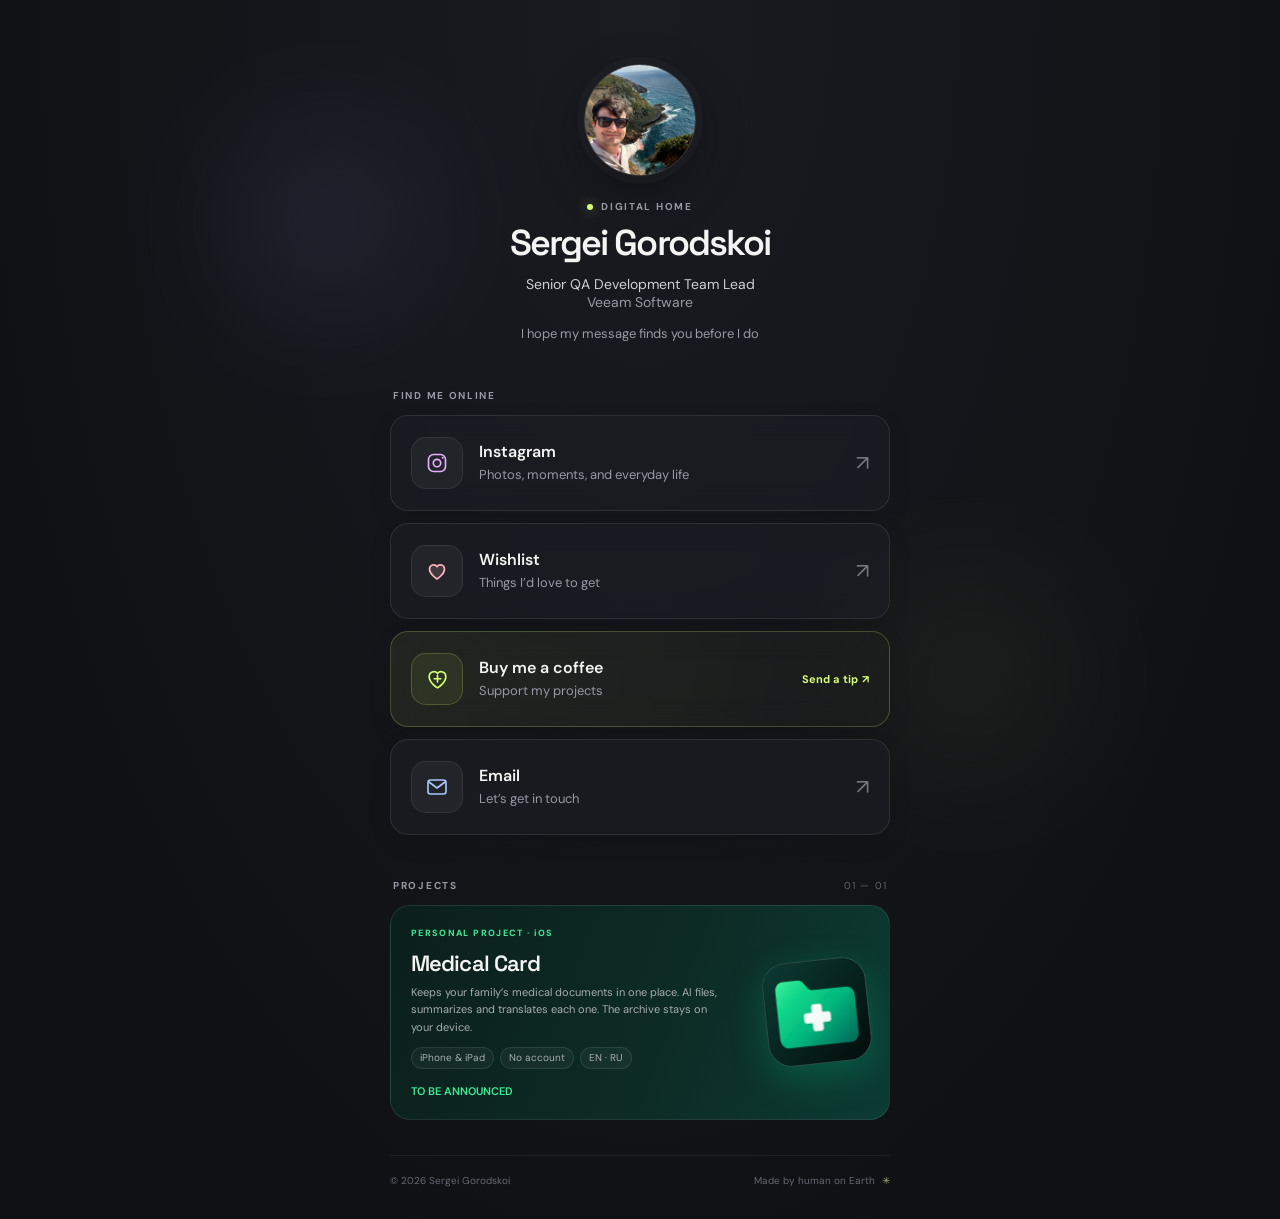
==== index.html @ 912cc82e "feat: Move the donate card above the email card Co-Authored-By: Claude Sonnet 5.5 <noreply@anthropic" ====
<!doctype html>
<html lang="en">
<head>
  <!-- Google tag (gtag.js) -->
  <script async src="https://www.googletagmanager.com/gtag/js?id=G-CYL6CJFS6B"></script>
  <script>
    window.dataLayer = window.dataLayer || [];
    function gtag(){dataLayer.push(arguments);}
    gtag('js', new Date());
    gtag('config', 'G-CYL6CJFS6B');
  </script>
  <meta charset="utf-8">
  <meta name="viewport" content="width=device-width, initial-scale=1">
  <meta name="theme-color" content="#101114">
  <meta name="description" content="Links and projects by Sergei Gorodskoi.">
  <title>Sergei Gorodskoi</title>
  <link rel="preconnect" href="https://fonts.googleapis.com">
  <link rel="preconnect" href="https://fonts.gstatic.com" crossorigin>
  <link href="https://fonts.googleapis.com/css2?family=DM+Sans:wght@400;500;600;700&family=Space+Grotesk:wght@400;500;600;700&display=swap" rel="stylesheet">
  <link rel="stylesheet" href="style.css">
</head>
<body>
  <main class="page-shell">
    <div class="ambient ambient-one" aria-hidden="true"></div>
    <div class="ambient ambient-two" aria-hidden="true"></div>

    <section class="profile" aria-labelledby="profile-name">
      <img class="avatar" src="assets/avatar.jpeg" alt="Sergei Gorodskoi">
      <p class="eyebrow"><span class="status-dot"></span> DIGITAL HOME</p>
      <h1 id="profile-name">Sergei Gorodskoi</h1>
      <p class="role">Senior QA Development Team Lead
        <br /><span class="company">Veeam Software</span>
      </p>
      <p class="bio">I hope my message finds you before I do</p>
<!--      <a class="linkedin-link" href="https://www.linkedin.com/in/your-profile/" target="_blank" rel="noopener noreferrer">-->
<!--        <svg viewBox="0 0 24 24" aria-hidden="true"><path d="M5.2 3.5a2.1 2.1 0 1 1 0 4.2 2.1 2.1 0 0 1 0-4.2ZM3.4 9h3.6v11.5H3.4V9Zm5.8 0h3.4v1.6h.1a3.8 3.8 0 0 1 3.4-1.9c3.6 0 4.3 2.4 4.3 5.5v6.3h-3.6v-5.6c0-1.3 0-3-1.9-3s-2.2 1.4-2.2 2.9v5.7H9.2V9Z"/></svg>-->
<!--        Connect on LinkedIn <span class="external-arrow" aria-hidden="true">↗</span>-->
<!--      </a>-->
    </section>

    <section class="links-section" aria-label="Personal links">
      <p class="section-label">FIND ME ONLINE</p>
      <a class="link-card" href="https://www.instagram.com/sklad_nano_gusey/" target="_blank" rel="noopener noreferrer">
        <span class="link-icon icon-instagram" aria-hidden="true"><svg viewBox="0 0 24 24"><rect x="3.5" y="3.5" width="17" height="17" rx="5"/><circle cx="12" cy="12" r="3.7"/><circle class="solid-dot" cx="17.7" cy="6.7" r="1"/></svg></span>
        <span class="link-copy"><strong>Instagram</strong><small>Photos, moments, and everyday life</small></span>
        <span class="card-arrow" aria-hidden="true">↗</span>
      </a>
      <a class="link-card" href="https://wishlist.com/ls/zwJ6qJ" target="_blank" rel="noopener noreferrer">
        <span class="link-icon icon-wish" aria-hidden="true"><svg viewBox="0 0 24 24"><path d="M12 20s-7.5-4.6-7.5-10.1A4.1 4.1 0 0 1 12 7.7a4.1 4.1 0 0 1 7.5 2.2C19.5 15.4 12 20 12 20Z"/></svg></span>
        <span class="link-copy"><strong>Wishlist</strong><small>Things I’d love to get</small></span>
        <span class="card-arrow" aria-hidden="true">↗</span>
      </a>
      <a class="donate-card link-card" href="https://revolut.me/gsa" target="_blank" rel="noopener noreferrer">
        <span class="donate-icon" aria-hidden="true"><svg viewBox="0 0 24 24"><path d="M12 21s-8-4.8-8-11a4.5 4.5 0 0 1 8-2.8A4.5 4.5 0 0 1 20 10c0 6.2-8 11-8 11Z"/><path d="M8.8 12.2h6.4M12 9v6.3"/></svg></span>
        <span class="donate-copy"><strong>Buy me a coffee</strong><small>Support my projects</small></span>
        <span class="donate-action">Send a tip <span aria-hidden="true">↗</span></span>
      </a>
      <a class="link-card" href="mailto:s.gorodskoy@gmail.com">
        <span class="link-icon icon-email" aria-hidden="true"><svg viewBox="0 0 24 24"><rect x="3" y="5" width="18" height="14" rx="2.5"/><path d="m4 7 8 6 8-6"/></svg></span>
        <span class="link-copy"><strong>Email</strong><small>Let’s get in touch</small></span>
        <span class="card-arrow" aria-hidden="true">↗</span>
      </a>
    </section>

    <section class="projects-section" aria-label="Projects">
      <div class="section-heading">
        <p class="section-label">PROJECTS</p>
        <span class="section-count">01 — 01</span>
      </div>
      <a class="project-banner project-primary disabled" href="" target="_blank" rel="noopener noreferrer">
        <div class="project-content">
          <span class="project-kicker">PERSONAL PROJECT · iOS</span>
          <strong>Medical Card</strong>
          <span class="project-description">Keeps your family’s medical documents in one place. AI files, summarizes and translates each one. The archive stays on your device.</span>
          <ul class="project-tags">
            <li>iPhone &amp; iPad</li>
            <li>No account</li>
            <li>EN · RU</li>
          </ul>
<!--          <span class="project-cta">Explore project <span aria-hidden="true">↗</span></span>-->
          <span class="project-cta">TO BE ANNOUNCED</span>
        </div>
        <span class="project-art art-one" aria-hidden="true">
          <img class="project-icon" src="assets/medical-card-icon.svg" alt="" aria-hidden="true">
        </span>
      </a>
    </section>

    <footer class="footer">
      <span>© <span id="year">2026</span> Sergei Gorodskoi</span>
      <span>Made by human on Earth <span class="footer-mark" aria-hidden="true">✳</span></span>
    </footer>
  </main>
  <script>
    document.getElementById('year').textContent = new Date().getFullYear();
  </script>
</body>
</html>
---- style.css ----
:root {
  color-scheme: dark;
  --bg: #101114;
  --surface: rgba(28, 29, 35, 0.78);
  --surface-hover: rgba(37, 39, 47, 0.95);
  --text: #f4f4f2;
  --muted: #9799a4;
  --line: rgba(255, 255, 255, 0.09);
  --accent: #d5ff75;
  --radius: 18px;
}

* { box-sizing: border-box; }
html {
  min-width: 320px;
  max-width: 100%;
  overflow-x: hidden;
  background: var(--bg);
  scroll-behavior: smooth;
}
body {
  margin: 0;
  min-height: 100vh;
  max-width: 100%;
  overflow-x: hidden;
  color: var(--text);
  background:
    radial-gradient(ellipse at 50% 0%, rgba(77, 80, 105, .16), transparent 43rem),
    var(--bg);
  font-family: "DM Sans", -apple-system, BlinkMacSystemFont, "Segoe UI", sans-serif;
  -webkit-font-smoothing: antialiased;
}
a { color: inherit; text-decoration: none; }
a:focus-visible { outline: 2px solid var(--accent); outline-offset: 4px; }

.disabled {
  pointer-events: none;
  cursor: not-allowed;
}

.page-shell {
  position: relative;
  isolation: isolate;
  width: min(100% - 32px, 500px);
  margin: 0 auto;
  padding: 64px 0 32px;
}
.ambient { position: absolute; z-index: -1; pointer-events: none; filter: blur(70px); opacity: .18; border-radius: 50%; }
.ambient-one { width: 180px; height: 180px; background: #6471ad; top: 130px; left: -155px; }
.ambient-two { width: 190px; height: 190px; background: #829b47; top: 580px; right: -175px; opacity: .10; }

.profile { display: flex; align-items: center; flex-direction: column; text-align: center; }
.avatar {
  display: block;
  width: 112px;
  height: 112px;
  border-radius: 50%;
  object-fit: cover;
  border: 1px solid rgba(255,255,255,.18);
  box-shadow: 0 0 0 7px rgba(255,255,255,.025), 0 16px 48px rgba(0,0,0,.35);
  margin-bottom: 24px;
}
.eyebrow, .section-label, .project-kicker {
  margin: 0;
  color: var(--muted);
  font-size: 10px;
  font-weight: 700;
  letter-spacing: .17em;
}
.eyebrow { display: flex; align-items: center; gap: 8px; margin-bottom: 10px; }
.status-dot { width: 6px; height: 6px; border-radius: 50%; background: var(--accent); box-shadow: 0 0 12px rgba(213,255,117,.5); }
h1 {
  margin: 0;
  font-family: "Space Grotesk", sans-serif;
  font-size: clamp(29px, 7vw, 36px);
  font-weight: 600;
  letter-spacing: -.055em;
  line-height: 1.15;
}
.role { margin: 11px 0 0; color: #d0d0d4; font-size: 14px; }
.role > span:first-child { color: #666873; padding: 0 3px; }
.company { color: var(--muted); }
.bio { max-width: 310px; margin: 12px 0 0; color: var(--muted); font-size: 13px; line-height: 1.65; }
.linkedin-link {
  display: inline-flex; align-items: center; gap: 8px;
  color: #e5e6e9; font-size: 12px; font-weight: 600;
  transition: color .2s ease;
}
.linkedin-link:hover { color: var(--accent); }
.linkedin-link svg { width: 15px; height: 15px; fill: currentColor; }
.external-arrow { margin-left: 1px; color: var(--muted); }

.links-section, .projects-section, .support-section { margin-top: 44px; }
.section-label { font-size: 10px; }
.links-section > .section-label { margin: 0 0 13px 3px; }
.link-card {
  display: flex; align-items: center; gap: 16px;
  min-height: 96px; padding: 18px 20px;
  margin-top: 12px;
  border: 1px solid var(--line);
  border-radius: var(--radius);
  background: var(--surface);
  box-shadow: 0 8px 24px rgba(0,0,0,.09);
  backdrop-filter: blur(14px);
  transition: background .2s ease, transform .2s ease, border-color .2s ease;
}
.link-card:hover { background: var(--surface-hover); border-color: rgba(255,255,255,.17); transform: translateY(-2px); }
.link-icon {
  display: grid; place-items: center; flex: 0 0 52px; height: 52px;
  border: 1px solid rgba(255,255,255,.08); border-radius: 15px;
  background: rgba(255,255,255,.045); color: #e8e9ec;
}
.link-icon svg { width: 24px; height: 24px; fill: none; stroke: currentColor; stroke-width: 1.65; stroke-linecap: round; stroke-linejoin: round; }
.link-icon.icon-wish { color: #ffb7bf; }
.link-icon.icon-wish svg { fill: rgba(255,183,191,.14); }
.link-icon.icon-instagram { color: #e7b0ff; }
.link-icon.icon-email { color: #a7c7ff; }
.link-icon .solid-dot { fill: currentColor; stroke: none; }
.link-copy, .donate-copy { display: flex; flex-direction: column; min-width: 0; gap: 4px; }
.link-copy strong, .donate-copy strong { font-size: 16px; font-weight: 600; }
.link-copy small, .donate-copy small { color: var(--muted); font-size: 13px; line-height: 1.4; }
.card-arrow { margin-left: auto; color: #777a84; font-size: 21px; transition: color .2s ease, transform .2s ease; }
.link-card:hover .card-arrow { color: var(--accent); transform: translate(2px, -2px); }

.section-heading { display: flex; justify-content: space-between; align-items: center; margin: 0 3px 13px; }
.section-count { color: #62646e; font-size: 10px; letter-spacing: .12em; font-variant-numeric: tabular-nums; }
.project-banner {
  position: relative; isolation: isolate; overflow: hidden;
  display: flex; align-items: stretch; min-height: 176px;
  padding: 21px 20px; margin-top: 10px;
  border: 1px solid var(--line); border-radius: 20px;
  background: #1b2022;
  transition: transform .2s ease, border-color .2s ease;
}
.project-banner:hover { transform: translateY(-3px); border-color: rgba(255,255,255,.2); }
.project-primary { background: linear-gradient(110deg, #0b1f1b 0%, #0d2b25 55%, #0b3b33 100%); }
.project-secondary { background: linear-gradient(110deg, #24212e 0%, #22202b 55%, #38304c 100%); }
.project-content { position: relative; z-index: 2; display: flex; align-items: flex-start; flex-direction: column; max-width: min(68%, calc(100% - 116px)); }
.project-kicker { color: #3aed98; font-size: 9px; letter-spacing: .15em; }
.project-secondary .project-kicker { color: #c1addd; }
.project-content > strong { margin-top: 10px; font-family: "Space Grotesk", sans-serif; font-size: 22px; font-weight: 600; letter-spacing: -.04em; }
.project-description { margin-top: 7px; color: #a7adae; font-size: 11px; line-height: 1.6; }
.project-tags { display: flex; flex-wrap: wrap; gap: 6px; max-width: 100%; margin: 10px 0 0; padding: 0; list-style: none; }
.project-tags li { padding: 3px 8px; color: #a7adae; font-size: 10px; line-height: 1.4; white-space: nowrap; border: 1px solid var(--line); border-radius: 999px; background: rgba(255,255,255,.04); }
.project-cta { display: inline-flex; gap: 7px; align-items: center; margin-top: auto; padding-top: 15px; color: #3aed98; font-size: 11px; font-weight: 600; }
.project-secondary .project-cta { color: #d3b7ff; }
.project-art { position: absolute; inset: 0 0 0 auto; width: 46%; overflow: hidden; z-index: 1; }
.art-one { display: flex; align-items: center; justify-content: flex-end; padding-right: 20px; overflow: visible; }
.project-icon { width: 104px; height: 104px; flex: none; border: 1px solid rgba(255,255,255,.12); border-radius: 23%; box-shadow: 0 12px 36px rgba(0,185,131,.28); transform: rotate(-6deg); }
.art-two .grid-shape { position: absolute; width: 122px; height: 122px; right: -7px; top: 30px; transform: rotate(22deg); border: 1px solid rgba(213,183,255,.38); background: repeating-linear-gradient(0deg, transparent 0 15px, rgba(213,183,255,.13) 16px), repeating-linear-gradient(90deg, transparent 0 15px, rgba(213,183,255,.13) 16px); mask-image: linear-gradient(135deg, transparent 0%, #000 24%, #000 72%, transparent 100%); }
.spark { position: absolute; right: 61px; top: 36px; color: #d3b7ff; font-size: 51px; font-weight: 400; text-shadow: 0 0 28px rgba(211,183,255,.35); }

.support-section { margin-top: 27px; }
.donate-card {
  display: flex; align-items: center; gap: 16px; padding: 18px 20px;
  border: 1px solid rgba(213,255,117,.22); border-radius: var(--radius);
  background: linear-gradient(100deg, rgba(213,255,117,.075), rgba(213,255,117,.018));
  transition: background .2s ease, border-color .2s ease;
}
.donate-card:hover { background: rgba(213,255,117,.09); border-color: rgba(213,255,117,.4); }
.donate-icon { display: grid; place-items: center; width: 52px; height: 52px; flex: 0 0 52px; color: var(--accent); border: 1px solid rgba(213,255,117,.2); border-radius: 15px; background: rgba(213,255,117,.07); }
.donate-icon svg { width: 25px; height: 25px; fill: none; stroke: currentColor; stroke-width: 1.6; stroke-linecap: round; stroke-linejoin: round; }
.donate-action { display: inline-flex; align-items: center; gap: 4px; margin-left: auto; padding-left: 8px; color: var(--accent); font-size: 11px; font-weight: 700; white-space: nowrap; }

.footer { display: flex; align-items: center; justify-content: space-between; gap: 12px; margin-top: 35px; padding-top: 18px; border-top: 1px solid rgba(255,255,255,.06); color: #656773; font-size: 10px; }
.footer-mark { margin-left: 4px; color: #a4b47b; }

@media (max-width: 420px) {
  .page-shell { width: min(100% - 28px, 500px); padding-top: 42px; }
  .avatar { width: 100px; height: 100px; }
  .link-card { min-height: 88px; padding: 16px; }
  .link-copy strong, .donate-copy strong { font-size: 15px; }
  .link-copy small, .donate-copy small { font-size: 12.5px; }
  .project-banner { min-height: 165px; padding: 19px 16px; }
  .project-content { max-width: min(74%, calc(100% - 100px)); }
  .project-content > strong { font-size: 20px; }
  .project-art { width: 42%; }
  .art-one { padding-right: 16px; }
  .project-icon { width: 88px; height: 88px; }
  .footer { font-size: 9px; }
  .donate-card { padding: 16px; }
  .donate-action { font-size: 10px; }
}

@media (prefers-reduced-motion: reduce) {
  *, *::before, *::after { scroll-behavior: auto !important; transition-duration: .01ms !important; animation-duration: .01ms !important; }
}
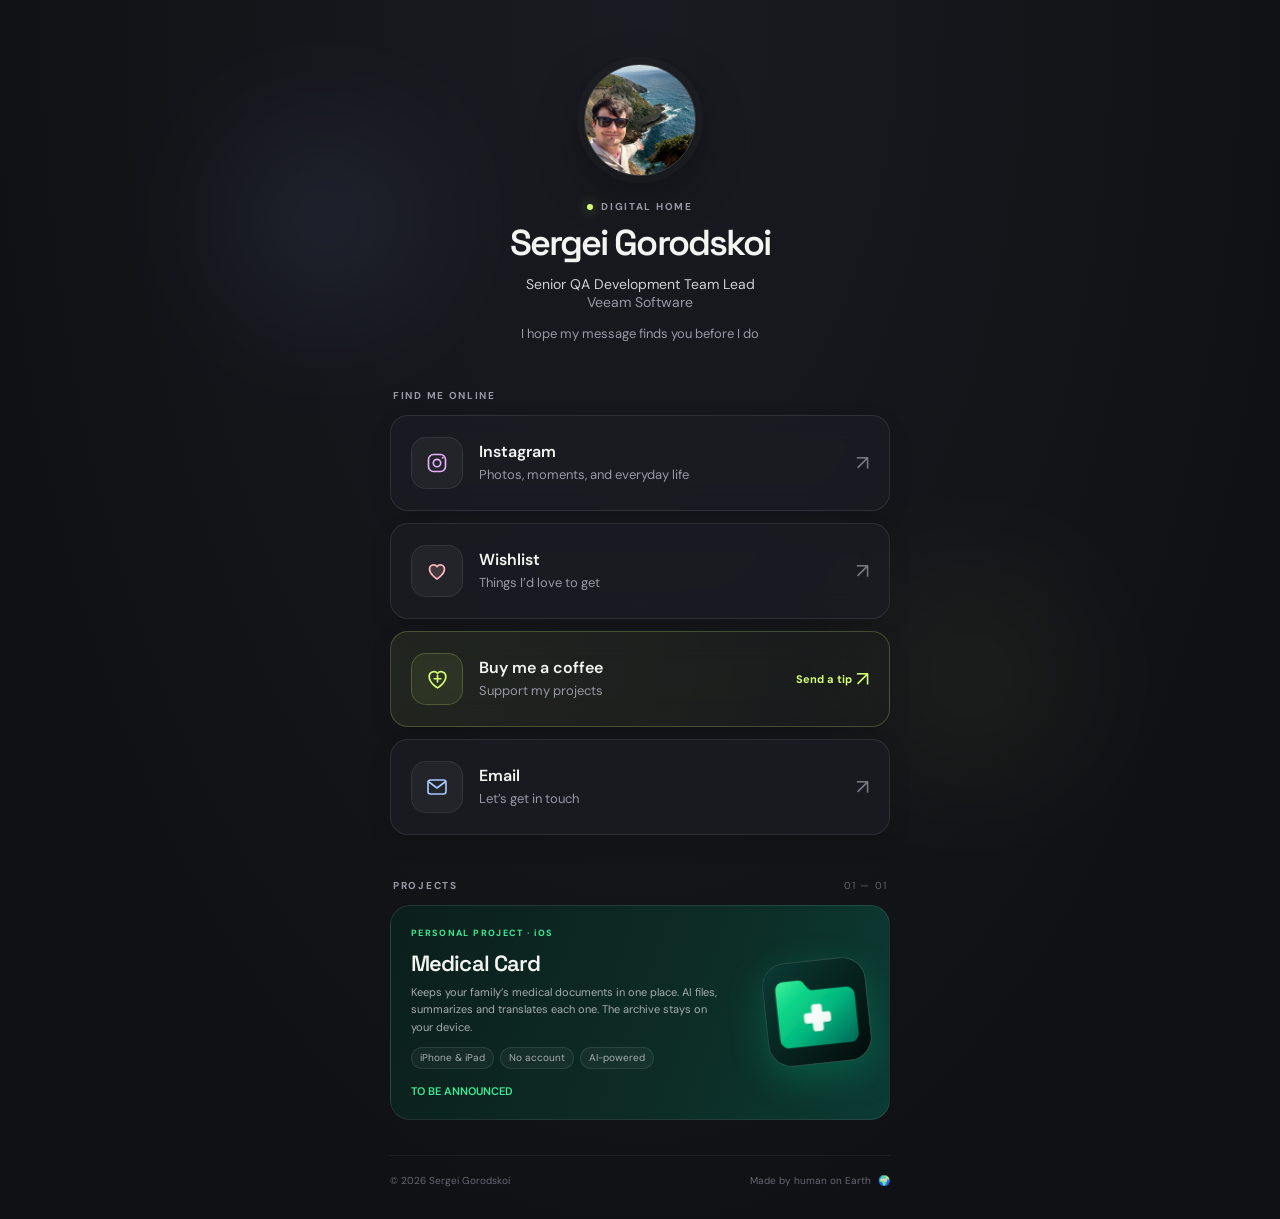
==== commit 878cb77a: "feat: Polish donate arrow, footer mark and app tags Match the Send a tip arrow size to the other car" ====
--- a/index.html
+++ b/index.html
@@ -75,7 +75,7 @@
           <ul class="project-tags">
             <li>iPhone &amp; iPad</li>
             <li>No account</li>
-            <li>EN · RU</li>
+            <li>AI-powered</li>
           </ul>
 <!--          <span class="project-cta">Explore project <span aria-hidden="true">↗</span></span>-->
           <span class="project-cta">TO BE ANNOUNCED</span>
@@ -88,7 +88,7 @@
 
     <footer class="footer">
       <span>© <span id="year">2026</span> Sergei Gorodskoi</span>
-      <span>Made by human on Earth <span class="footer-mark" aria-hidden="true">✳</span></span>
+      <span>Made by human on Earth <span class="footer-mark" aria-hidden="true">🌍</span></span>
     </footer>
   </main>
   <script>
--- a/style.css
+++ b/style.css
@@ -161,9 +161,10 @@
 .donate-icon { display: grid; place-items: center; width: 52px; height: 52px; flex: 0 0 52px; color: var(--accent); border: 1px solid rgba(213,255,117,.2); border-radius: 15px; background: rgba(213,255,117,.07); }
 .donate-icon svg { width: 25px; height: 25px; fill: none; stroke: currentColor; stroke-width: 1.6; stroke-linecap: round; stroke-linejoin: round; }
 .donate-action { display: inline-flex; align-items: center; gap: 4px; margin-left: auto; padding-left: 8px; color: var(--accent); font-size: 11px; font-weight: 700; white-space: nowrap; }
+.donate-action > span { font-size: 21px; font-weight: 400; }
 
 .footer { display: flex; align-items: center; justify-content: space-between; gap: 12px; margin-top: 35px; padding-top: 18px; border-top: 1px solid rgba(255,255,255,.06); color: #656773; font-size: 10px; }
-.footer-mark { margin-left: 4px; color: #a4b47b; }
+.footer-mark { margin-left: 4px; }
 
 @media (max-width: 420px) {
   .page-shell { width: min(100% - 28px, 500px); padding-top: 42px; }
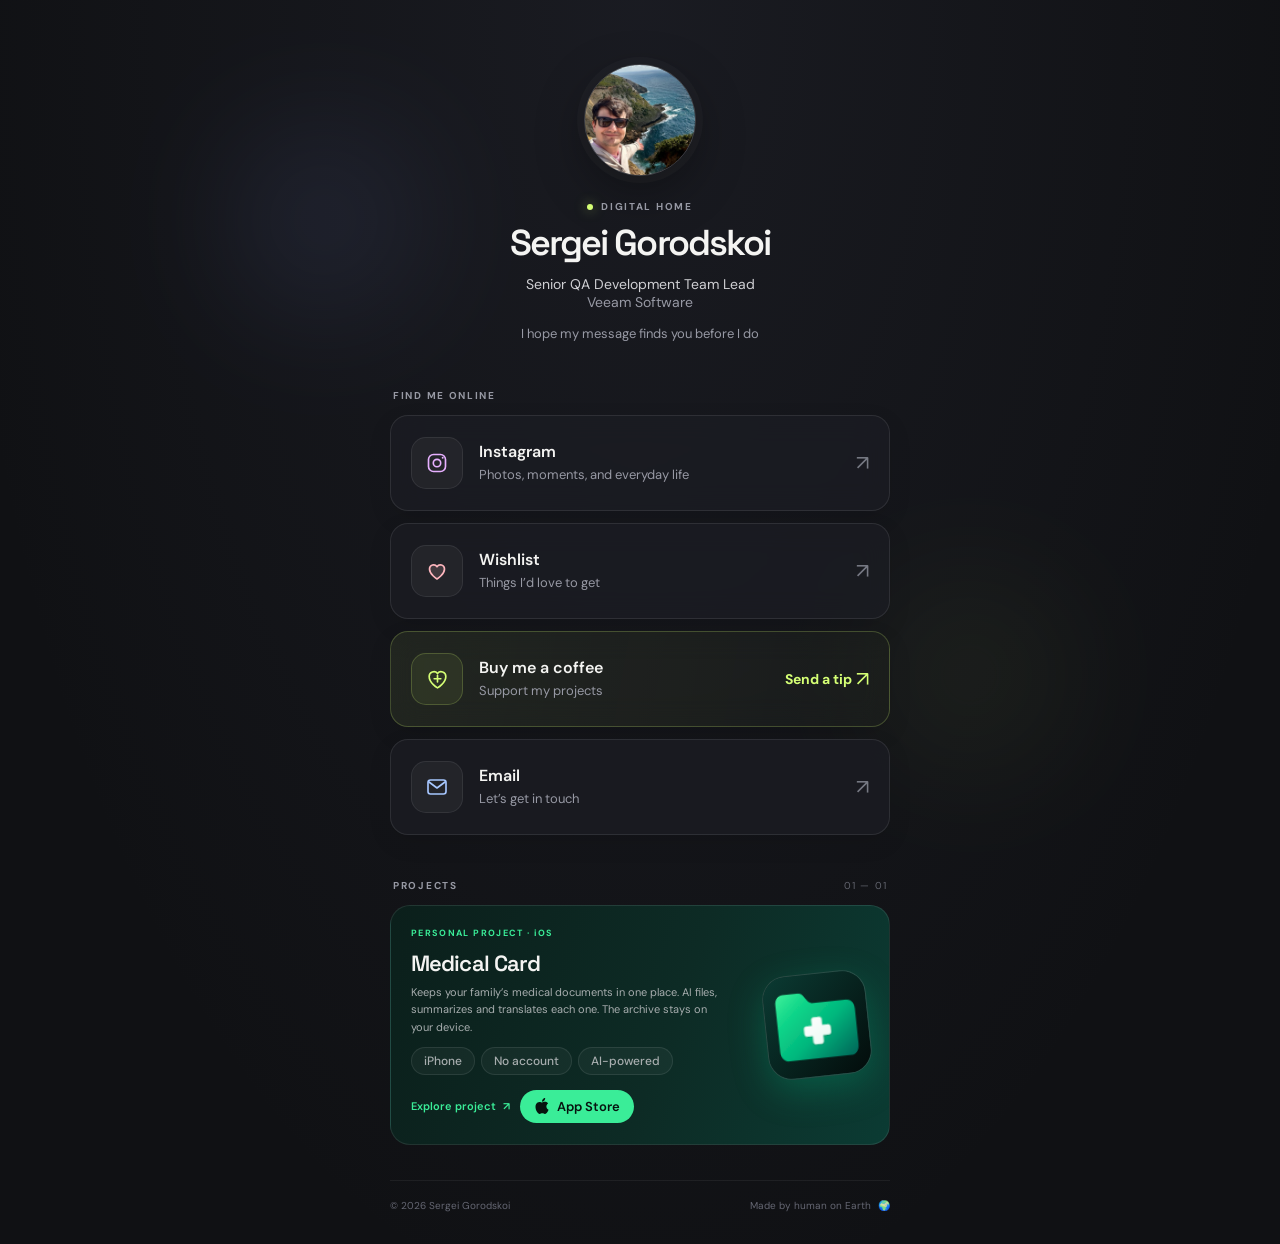
==== commit f86a5d0d: "feat: Add Medical Card landing page Add medical-card/ with an App Store style product page: header w" ====
--- a/index.html
+++ b/index.html
@@ -67,23 +67,29 @@
         <p class="section-label">PROJECTS</p>
         <span class="section-count">01 — 01</span>
       </div>
-      <a class="project-banner project-primary disabled" href="" target="_blank" rel="noopener noreferrer">
+      <div class="project-banner project-primary">
         <div class="project-content">
           <span class="project-kicker">PERSONAL PROJECT · iOS</span>
           <strong>Medical Card</strong>
           <span class="project-description">Keeps your family’s medical documents in one place. AI files, summarizes and translates each one. The archive stays on your device.</span>
           <ul class="project-tags">
-            <li>iPhone &amp; iPad</li>
+            <li>iPhone</li>
             <li>No account</li>
             <li>AI-powered</li>
           </ul>
-<!--          <span class="project-cta">Explore project <span aria-hidden="true">↗</span></span>-->
-          <span class="project-cta">TO BE ANNOUNCED</span>
+          <div class="project-actions">
+            <a class="project-cta project-link" href="medical-card/" aria-label="Explore project: Medical Card">Explore project <span aria-hidden="true">↗</span></a>
+            <!-- TODO: Replace href="#" with the App Store URL when the app is live. -->
+            <a class="appstore-button appstore-compact" href="#" data-appstore aria-label="Medical Card on the App Store">
+              <svg viewBox="0 0 24 24" fill="currentColor" aria-hidden="true" focusable="false"><path d="M12.152 6.896c-.948 0-2.415-1.078-3.96-1.04-2.04.027-3.91 1.183-4.961 3.014-2.117 3.675-.546 9.103 1.519 12.09 1.013 1.454 2.208 3.09 3.792 3.039 1.52-.065 2.09-.987 3.935-.987 1.831 0 2.35.987 3.96.948 1.637-.026 2.676-1.48 3.676-2.948 1.156-1.688 1.636-3.325 1.662-3.415-.039-.013-3.182-1.221-3.22-4.857-.026-3.04 2.48-4.494 2.597-4.559-1.429-2.09-3.623-2.324-4.39-2.376-2-.156-3.675 1.09-4.61 1.09zM15.53 3.83c.843-1.012 1.4-2.427 1.245-3.83-1.207.052-2.662.805-3.532 1.818-.78.896-1.454 2.338-1.273 3.714 1.338.104 2.715-.688 3.559-1.701z"/></svg>
+              App Store
+            </a>
+          </div>
         </div>
         <span class="project-art art-one" aria-hidden="true">
           <img class="project-icon" src="assets/medical-card-icon.svg" alt="" aria-hidden="true">
         </span>
-      </a>
+      </div>
     </section>
 
     <footer class="footer">
--- a/style.css
+++ b/style.css
@@ -8,6 +8,13 @@
   --line: rgba(255, 255, 255, 0.09);
   --accent: #d5ff75;
   --radius: 18px;
+  --text-soft: #d0d0d4;
+  --body: #a7adae;
+  --faint: #62646e;
+  --line-strong: rgba(255, 255, 255, 0.2);
+  --green: #3aed98;
+  --green-hover: #7bf6b9;
+  --on-green: #07130f;
 }
 
 * { box-sizing: border-box; }
@@ -32,11 +39,6 @@
 }
 a { color: inherit; text-decoration: none; }
 a:focus-visible { outline: 2px solid var(--accent); outline-offset: 4px; }
-
-.disabled {
-  pointer-events: none;
-  cursor: not-allowed;
-}
 
 .page-shell {
   position: relative;
@@ -135,20 +137,30 @@
 .project-banner:hover { transform: translateY(-3px); border-color: rgba(255,255,255,.2); }
 .project-primary { background: linear-gradient(110deg, #0b1f1b 0%, #0d2b25 55%, #0b3b33 100%); }
 .project-secondary { background: linear-gradient(110deg, #24212e 0%, #22202b 55%, #38304c 100%); }
-.project-content { position: relative; z-index: 2; display: flex; align-items: flex-start; flex-direction: column; max-width: min(68%, calc(100% - 116px)); }
+.project-content { display: flex; align-items: flex-start; flex-direction: column; max-width: min(68%, calc(100% - 116px)); }
 .project-kicker { color: #3aed98; font-size: 9px; letter-spacing: .15em; }
 .project-secondary .project-kicker { color: #c1addd; }
 .project-content > strong { margin-top: 10px; font-family: "Space Grotesk", sans-serif; font-size: 22px; font-weight: 600; letter-spacing: -.04em; }
 .project-description { margin-top: 7px; color: #a7adae; font-size: 11px; line-height: 1.6; }
 .project-tags { display: flex; flex-wrap: wrap; gap: 6px; max-width: 100%; margin: 10px 0 0; padding: 0; list-style: none; }
-.project-tags li { padding: 3px 8px; color: #a7adae; font-size: 10px; line-height: 1.4; white-space: nowrap; border: 1px solid var(--line); border-radius: 999px; background: rgba(255,255,255,.04); }
-.project-cta { display: inline-flex; gap: 7px; align-items: center; margin-top: auto; padding-top: 15px; color: #3aed98; font-size: 11px; font-weight: 600; }
+.project-tags li { padding: 5px 12px; color: #a7adae; font-size: 12px; font-weight: 500; line-height: 16px; white-space: nowrap; border: 1px solid var(--line); border-radius: 999px; background: rgba(255,255,255,.04); }
+.project-actions { display: flex; flex-wrap: wrap; align-items: center; gap: 8px 10px; margin-top: auto; padding-top: 15px; }
+.project-cta { display: inline-flex; gap: 7px; align-items: center; color: #3aed98; font-size: 11px; font-weight: 600; }
+.project-link::after { content: ""; position: absolute; inset: 0; z-index: 2; border-radius: 19px; }
+.project-link:focus-visible { outline: none; }
+.project-link:focus-visible::after { outline: 2px solid var(--accent); outline-offset: -2px; }
+.project-banner .appstore-button { position: relative; z-index: 3; }
 .project-secondary .project-cta { color: #d3b7ff; }
-.project-art { position: absolute; inset: 0 0 0 auto; width: 46%; overflow: hidden; z-index: 1; }
+.project-art { position: absolute; inset: 0 0 0 auto; width: 46%; overflow: hidden; z-index: -1; pointer-events: none; }
 .art-one { display: flex; align-items: center; justify-content: flex-end; padding-right: 20px; overflow: visible; }
 .project-icon { width: 104px; height: 104px; flex: none; border: 1px solid rgba(255,255,255,.12); border-radius: 23%; box-shadow: 0 12px 36px rgba(0,185,131,.28); transform: rotate(-6deg); }
 .art-two .grid-shape { position: absolute; width: 122px; height: 122px; right: -7px; top: 30px; transform: rotate(22deg); border: 1px solid rgba(213,183,255,.38); background: repeating-linear-gradient(0deg, transparent 0 15px, rgba(213,183,255,.13) 16px), repeating-linear-gradient(90deg, transparent 0 15px, rgba(213,183,255,.13) 16px); mask-image: linear-gradient(135deg, transparent 0%, #000 24%, #000 72%, transparent 100%); }
 .spark { position: absolute; right: 61px; top: 36px; color: #d3b7ff; font-size: 51px; font-weight: 400; text-shadow: 0 0 28px rgba(211,183,255,.35); }
+
+.appstore-button { display: inline-flex; align-items: center; justify-content: center; color: var(--on-green); background: var(--green); transition: background .2s ease; }
+.appstore-button:hover { background: var(--green-hover); }
+.appstore-compact { gap: 7px; padding: 8px 14px; border-radius: 999px; font-size: 13px; font-weight: 600; line-height: 17px; }
+.appstore-compact svg { width: 16px; height: 16px; }
 
 .support-section { margin-top: 27px; }
 .donate-card {
@@ -160,7 +172,7 @@
 .donate-card:hover { background: rgba(213,255,117,.09); border-color: rgba(213,255,117,.4); }
 .donate-icon { display: grid; place-items: center; width: 52px; height: 52px; flex: 0 0 52px; color: var(--accent); border: 1px solid rgba(213,255,117,.2); border-radius: 15px; background: rgba(213,255,117,.07); }
 .donate-icon svg { width: 25px; height: 25px; fill: none; stroke: currentColor; stroke-width: 1.6; stroke-linecap: round; stroke-linejoin: round; }
-.donate-action { display: inline-flex; align-items: center; gap: 4px; margin-left: auto; padding-left: 8px; color: var(--accent); font-size: 11px; font-weight: 700; white-space: nowrap; }
+.donate-action { display: inline-flex; align-items: center; gap: 4px; margin-left: auto; padding-left: 8px; color: var(--accent); font-size: 14px; font-weight: 700; white-space: nowrap; }
 .donate-action > span { font-size: 21px; font-weight: 400; }
 
 .footer { display: flex; align-items: center; justify-content: space-between; gap: 12px; margin-top: 35px; padding-top: 18px; border-top: 1px solid rgba(255,255,255,.06); color: #656773; font-size: 10px; }
@@ -180,7 +192,7 @@
   .project-icon { width: 88px; height: 88px; }
   .footer { font-size: 9px; }
   .donate-card { padding: 16px; }
-  .donate-action { font-size: 10px; }
+  .donate-action { font-size: 13px; }
 }
 
 @media (prefers-reduced-motion: reduce) {
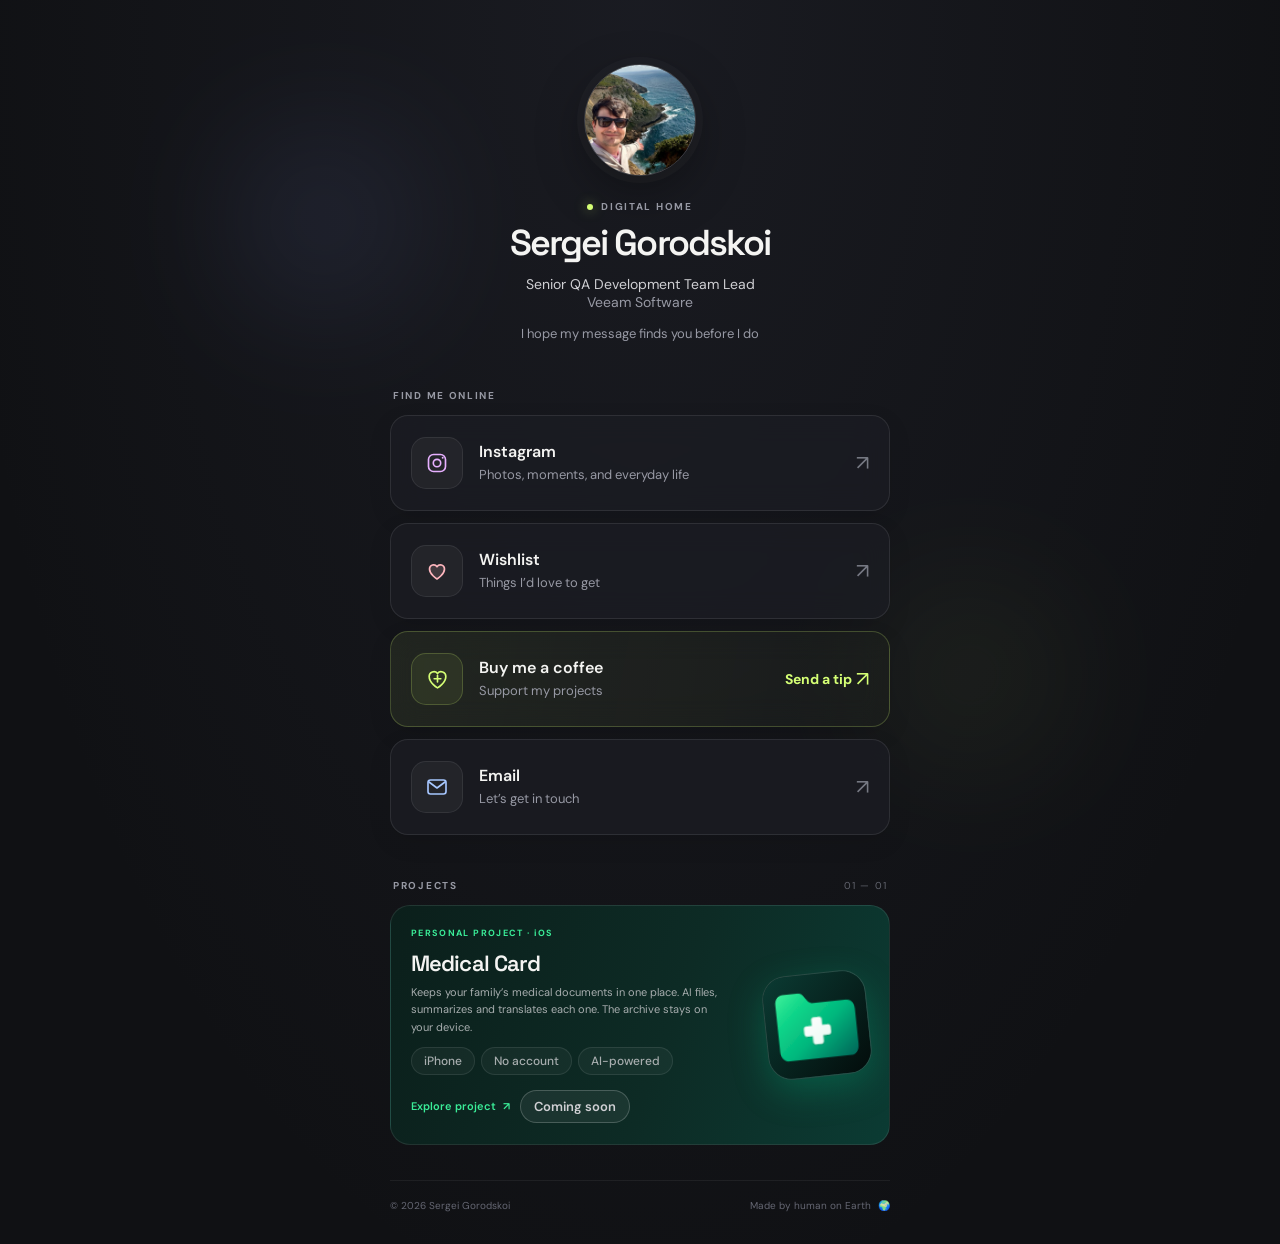
==== commit a9089c66: "feat: Replace the App Store buttons with Coming soon labels The app is not in the App Store yet. Rep" ====
--- a/index.html
+++ b/index.html
@@ -79,11 +79,8 @@
           </ul>
           <div class="project-actions">
             <a class="project-cta project-link" href="medical-card/" aria-label="Explore project: Medical Card">Explore project <span aria-hidden="true">↗</span></a>
-            <!-- TODO: Replace href="#" with the App Store URL when the app is live. -->
-            <a class="appstore-button appstore-compact" href="#" data-appstore aria-label="Medical Card on the App Store">
-              <svg viewBox="0 0 24 24" fill="currentColor" aria-hidden="true" focusable="false"><path d="M12.152 6.896c-.948 0-2.415-1.078-3.96-1.04-2.04.027-3.91 1.183-4.961 3.014-2.117 3.675-.546 9.103 1.519 12.09 1.013 1.454 2.208 3.09 3.792 3.039 1.52-.065 2.09-.987 3.935-.987 1.831 0 2.35.987 3.96.948 1.637-.026 2.676-1.48 3.676-2.948 1.156-1.688 1.636-3.325 1.662-3.415-.039-.013-3.182-1.221-3.22-4.857-.026-3.04 2.48-4.494 2.597-4.559-1.429-2.09-3.623-2.324-4.39-2.376-2-.156-3.675 1.09-4.61 1.09zM15.53 3.83c.843-1.012 1.4-2.427 1.245-3.83-1.207.052-2.662.805-3.532 1.818-.78.896-1.454 2.338-1.273 3.714 1.338.104 2.715-.688 3.559-1.701z"/></svg>
-              App Store
-            </a>
+            <!-- TODO: Replace this placeholder with the App Store badge link when the app is live. -->
+            <span class="appstore-button appstore-compact" data-appstore>Coming soon</span>
           </div>
         </div>
         <span class="project-art art-one" aria-hidden="true">
--- a/style.css
+++ b/style.css
@@ -13,8 +13,6 @@
   --faint: #62646e;
   --line-strong: rgba(255, 255, 255, 0.2);
   --green: #3aed98;
-  --green-hover: #7bf6b9;
-  --on-green: #07130f;
 }
 
 * { box-sizing: border-box; }
@@ -149,7 +147,7 @@
 .project-link::after { content: ""; position: absolute; inset: 0; z-index: 2; border-radius: 19px; }
 .project-link:focus-visible { outline: none; }
 .project-link:focus-visible::after { outline: 2px solid var(--accent); outline-offset: -2px; }
-.project-banner .appstore-button { position: relative; z-index: 3; }
+.project-banner .appstore-button { pointer-events: none; }
 .project-secondary .project-cta { color: #d3b7ff; }
 .project-art { position: absolute; inset: 0 0 0 auto; width: 46%; overflow: hidden; z-index: -1; pointer-events: none; }
 .art-one { display: flex; align-items: center; justify-content: flex-end; padding-right: 20px; overflow: visible; }
@@ -157,10 +155,8 @@
 .art-two .grid-shape { position: absolute; width: 122px; height: 122px; right: -7px; top: 30px; transform: rotate(22deg); border: 1px solid rgba(213,183,255,.38); background: repeating-linear-gradient(0deg, transparent 0 15px, rgba(213,183,255,.13) 16px), repeating-linear-gradient(90deg, transparent 0 15px, rgba(213,183,255,.13) 16px); mask-image: linear-gradient(135deg, transparent 0%, #000 24%, #000 72%, transparent 100%); }
 .spark { position: absolute; right: 61px; top: 36px; color: #d3b7ff; font-size: 51px; font-weight: 400; text-shadow: 0 0 28px rgba(211,183,255,.35); }
 
-.appstore-button { display: inline-flex; align-items: center; justify-content: center; color: var(--on-green); background: var(--green); transition: background .2s ease; }
-.appstore-button:hover { background: var(--green-hover); }
-.appstore-compact { gap: 7px; padding: 8px 14px; border-radius: 999px; font-size: 13px; font-weight: 600; line-height: 17px; }
-.appstore-compact svg { width: 16px; height: 16px; }
+.appstore-button { display: inline-flex; align-items: center; justify-content: center; color: var(--text-soft); background: rgba(255,255,255,.06); border: 1px solid var(--line-strong); white-space: nowrap; cursor: default; user-select: none; }
+.appstore-compact { padding: 7px 13px; border-radius: 999px; font-size: 13px; font-weight: 600; line-height: 17px; }
 
 .support-section { margin-top: 27px; }
 .donate-card {
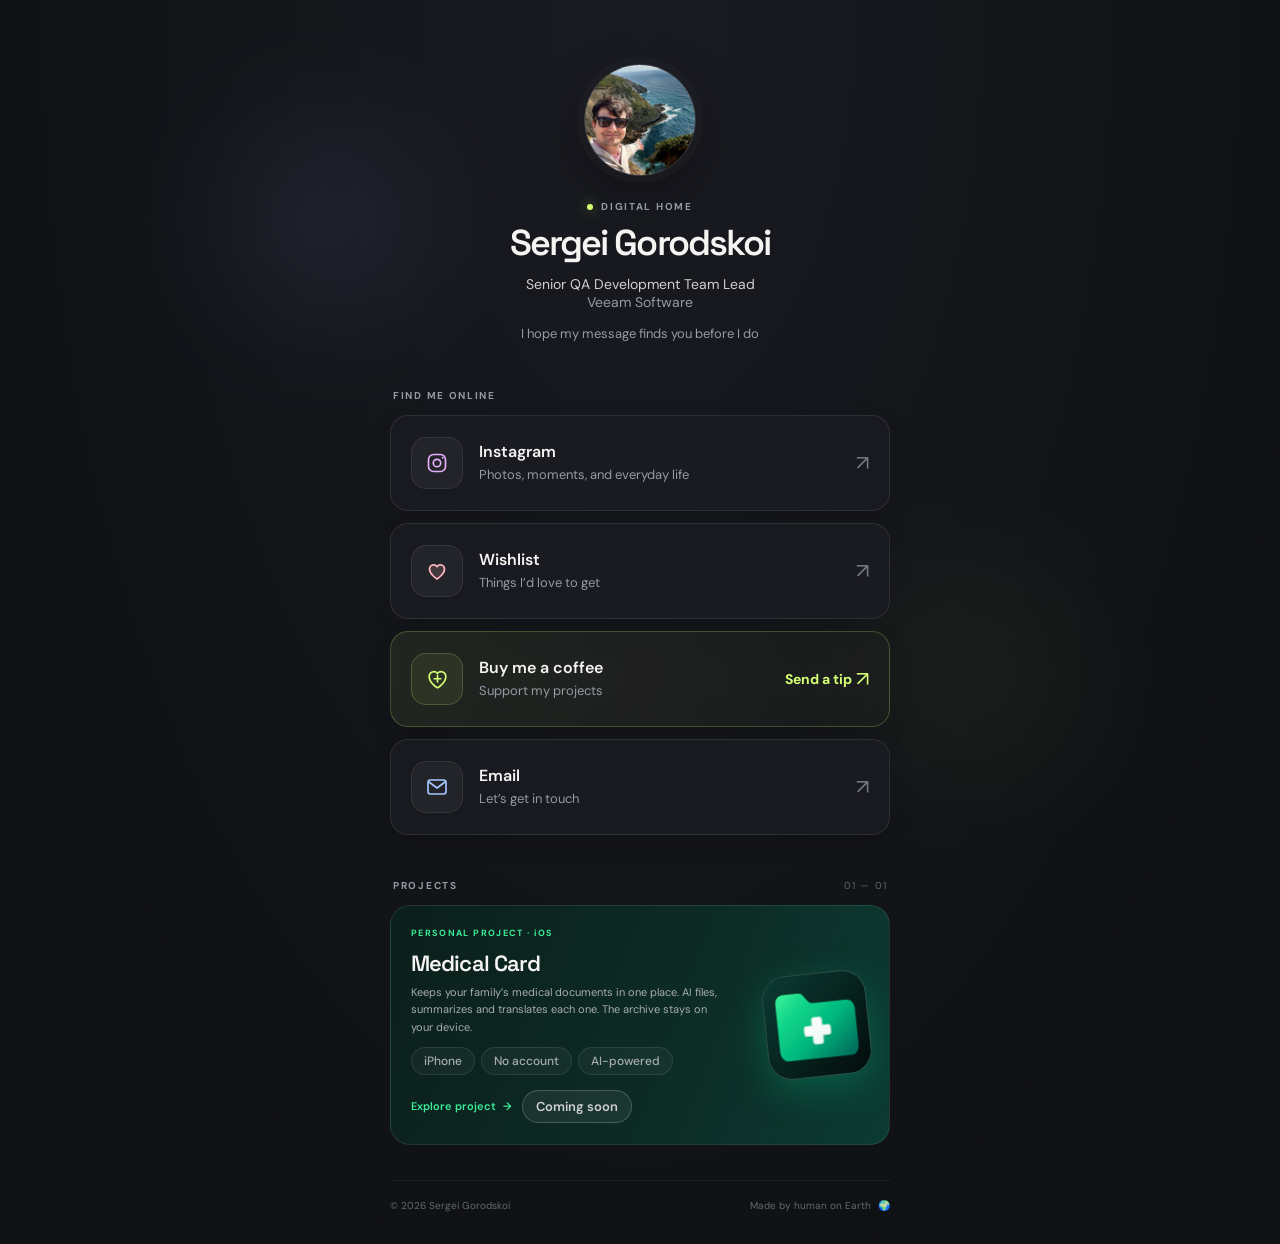
==== commit c96a4c27: "fix: Use a right arrow for the Explore project link The up-right arrow means an external link on thi" ====
--- a/index.html
+++ b/index.html
@@ -78,7 +78,7 @@
             <li>AI-powered</li>
           </ul>
           <div class="project-actions">
-            <a class="project-cta project-link" href="medical-card/" aria-label="Explore project: Medical Card">Explore project <span aria-hidden="true">↗</span></a>
+            <a class="project-cta project-link" href="medical-card/" aria-label="Explore project: Medical Card">Explore project <span aria-hidden="true">→</span></a>
             <!-- TODO: Replace this placeholder with the App Store badge link when the app is live. -->
             <span class="appstore-button appstore-compact" data-appstore>Coming soon</span>
           </div>
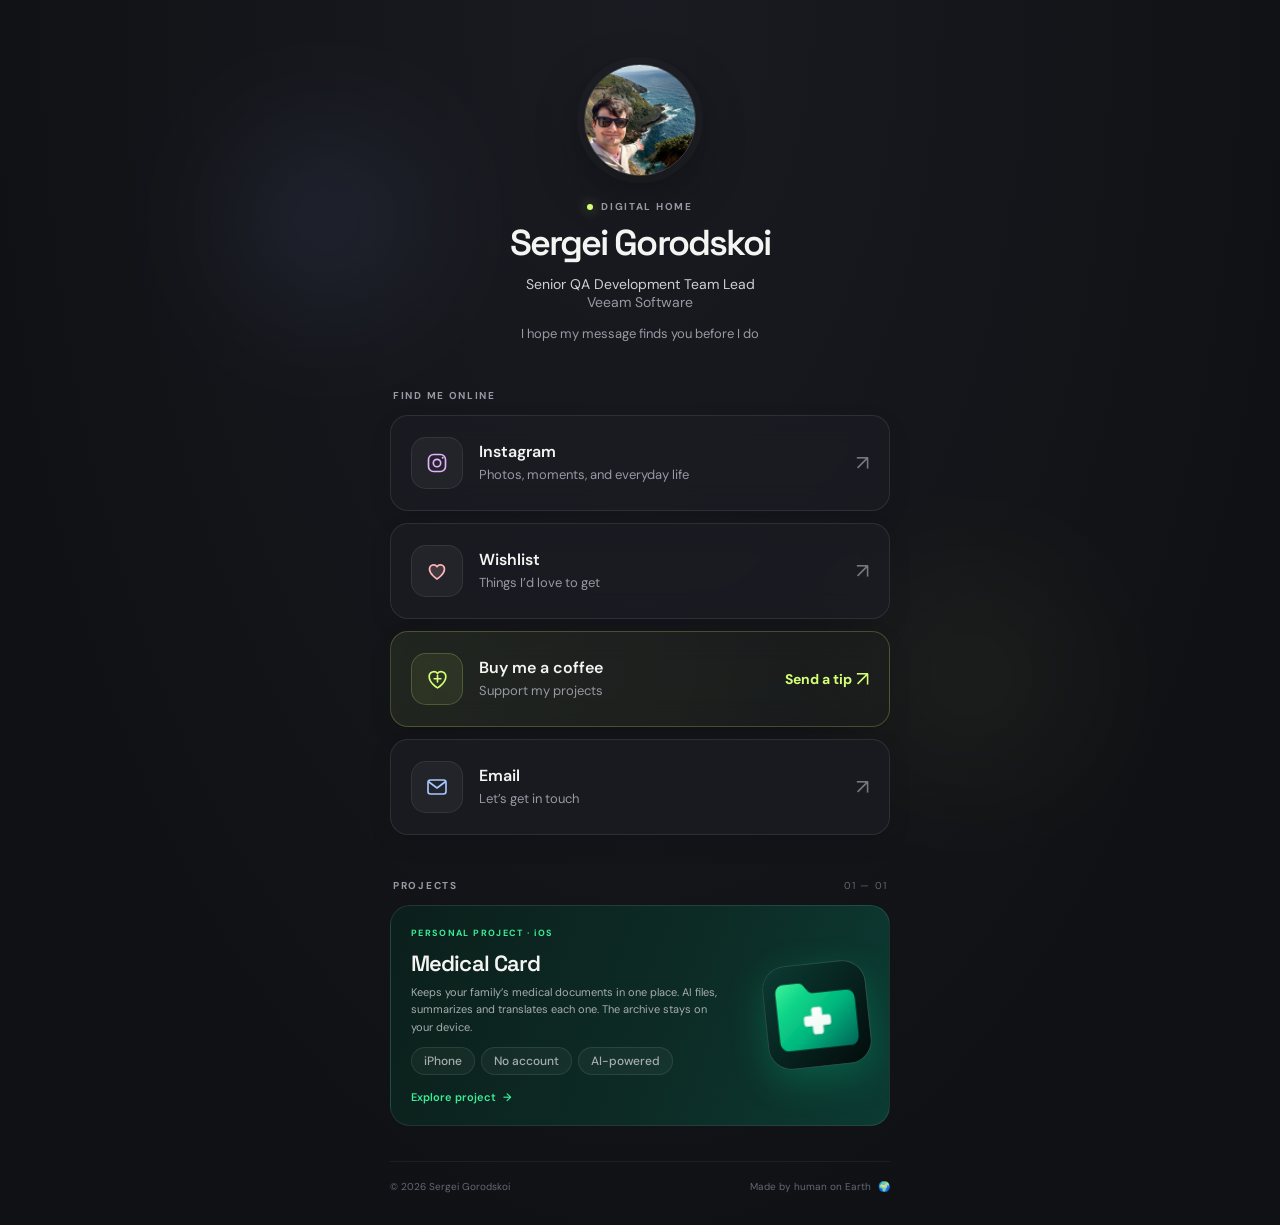
==== commit ee7bc68a: "fix: Remove the Coming soon label from the home banner Remove the placeholder from the Medical Card " ====
--- a/index.html
+++ b/index.html
@@ -79,8 +79,6 @@
           </ul>
           <div class="project-actions">
             <a class="project-cta project-link" href="medical-card/" aria-label="Explore project: Medical Card">Explore project <span aria-hidden="true">→</span></a>
-            <!-- TODO: Replace this placeholder with the App Store badge link when the app is live. -->
-            <span class="appstore-button appstore-compact" data-appstore>Coming soon</span>
           </div>
         </div>
         <span class="project-art art-one" aria-hidden="true">
--- a/style.css
+++ b/style.css
@@ -147,7 +147,6 @@
 .project-link::after { content: ""; position: absolute; inset: 0; z-index: 2; border-radius: 19px; }
 .project-link:focus-visible { outline: none; }
 .project-link:focus-visible::after { outline: 2px solid var(--accent); outline-offset: -2px; }
-.project-banner .appstore-button { pointer-events: none; }
 .project-secondary .project-cta { color: #d3b7ff; }
 .project-art { position: absolute; inset: 0 0 0 auto; width: 46%; overflow: hidden; z-index: -1; pointer-events: none; }
 .art-one { display: flex; align-items: center; justify-content: flex-end; padding-right: 20px; overflow: visible; }
